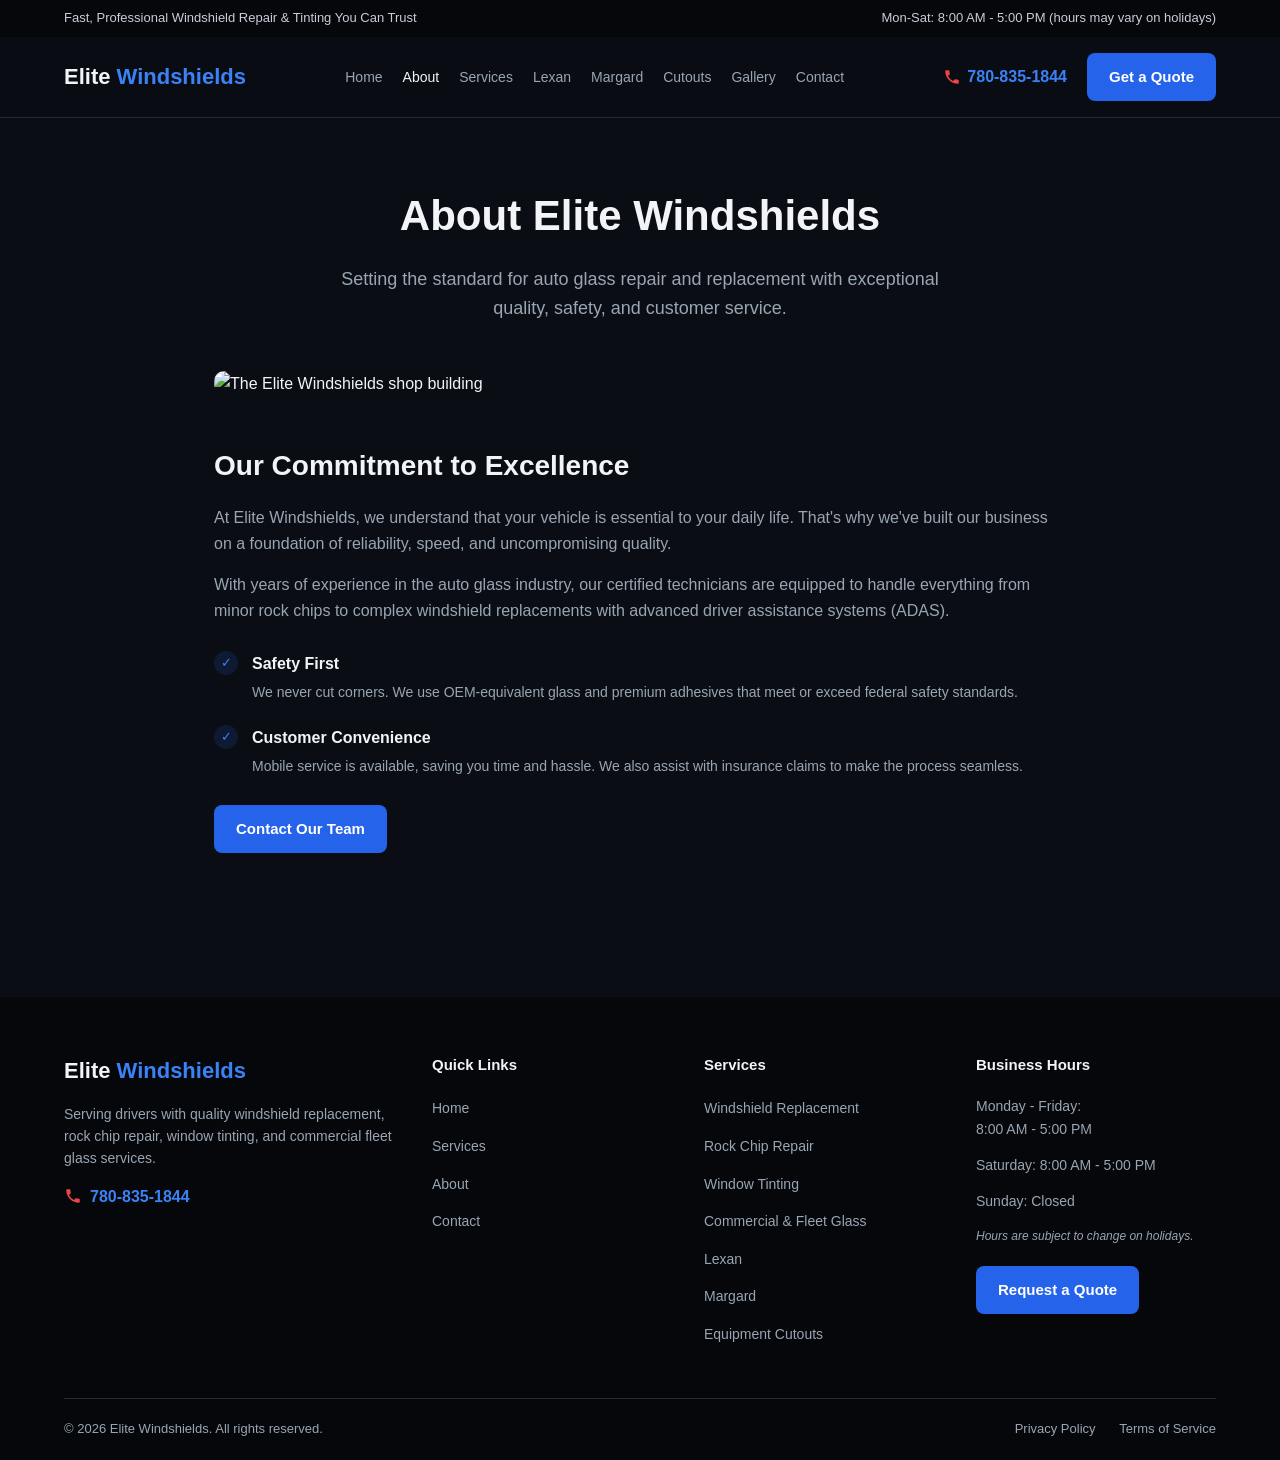
==== about.html @ 4f098a01 "Pre-select service on quote form from service-specific buttons" ====
<!DOCTYPE html>
<html lang="en">
<head>
<meta charset="UTF-8">
<meta name="viewport" content="width=device-width, initial-scale=1.0">
<title>About | Elite Windshields</title>
<link rel="stylesheet" href="styles.css?v=9">
</head>
<body>

<div class="topbar">
  <div class="container">
    <span>Fast, Professional Windshield Repair &amp; Tinting You Can Trust</span>
    <span>Mon-Sat: 8:00 AM - 5:00 PM (hours may vary on holidays)</span>
  </div>
</div>

<header class="site-header">
  <div class="nav-wrap">
    <a href="index.html" class="logo">Elite <span>Windshields</span></a>
    <nav class="main-nav">
      <a href="index.html">Home</a>
      <a href="about.html" class="active">About</a>
      <a href="services.html">Services</a>
      <a href="lexan.html">Lexan</a>
      <a href="margard.html">Margard</a>
      <a href="equipment-cutouts.html">Cutouts</a>
      <a href="gallery.html">Gallery</a>
      <a href="contact.html">Contact</a>
    </nav>
    <div class="nav-right">
      <a class="nav-phone" href="tel:7808351844"><svg class="ico-phone" viewBox="0 0 24 24" width="18" height="18" aria-hidden="true"><path fill="currentColor" d="M6.62 10.79a15.05 15.05 0 0 0 6.59 6.59l2.2-2.2a1 1 0 0 1 1.02-.24c1.12.37 2.33.57 3.57.57a1 1 0 0 1 1 1V20a1 1 0 0 1-1 1A17 17 0 0 1 3 4a1 1 0 0 1 1-1h3.5a1 1 0 0 1 1 1c0 1.25.2 2.45.57 3.57a1 1 0 0 1-.25 1.02l-2.2 2.2z"/></svg> 780-835-1844</a>
      <a class="btn btn-primary" href="quote.html">Get a Quote</a>
      <button class="hamburger" aria-label="Menu"><span></span><span></span><span></span></button>
    </div>
  </div>
</header>

<section class="page-hero">
  <div class="container">
    <h1>About Elite Windshields</h1>
    <p>Setting the standard for auto glass repair and replacement with exceptional quality, safety, and customer service.</p>
  </div>
</section>

<section style="padding-top:0;">
  <div class="container" style="max-width:900px;">
    <img class="about-image" src="https://lh3.googleusercontent.com/gps-cs-s/ANWiy9S_bnQ8Lj-NJo4hoaIdTSzbw7WIMlD6S2w2Lvr5wos8RNfc4CvzkZtYxK7HoQ6jaE4WMSYhVki0tt0Clzfx1ELamzXRukPrRfpt8AfOnxh-meZZEKy1040b4Io6AoPs2_eAYqW3DtZIwhHR=w1200" alt="The Elite Windshields shop building">

    <div class="about-body">
      <h2>Our Commitment to Excellence</h2>
      <p>At Elite Windshields, we understand that your vehicle is essential to your daily life. That's why we've built our business on a foundation of reliability, speed, and uncompromising quality.</p>
      <p>With years of experience in the auto glass industry, our certified technicians are equipped to handle everything from minor rock chips to complex windshield replacements with advanced driver assistance systems (ADAS).</p>

      <ul class="about-list">
        <li>
          <span class="check-circle">&#10003;</span>
          <div>
            <h4>Safety First</h4>
            <p>We never cut corners. We use OEM-equivalent glass and premium adhesives that meet or exceed federal safety standards.</p>
          </div>
        </li>
        <li>
          <span class="check-circle">&#10003;</span>
          <div>
            <h4>Customer Convenience</h4>
            <p>Mobile service is available, saving you time and hassle. We also assist with insurance claims to make the process seamless.</p>
          </div>
        </li>
      </ul>

      <a href="contact.html" class="btn btn-primary">Contact Our Team</a>
    </div>
  </div>
</section>

<footer class="site-footer">
  <div class="container">
    <div class="footer-grid">
      <div>
        <a href="index.html" class="logo">Elite <span>Windshields</span></a>
        <p>Serving drivers with quality windshield replacement, rock chip repair, window tinting, and commercial fleet glass services.</p>
        <div class="footer-phone"><svg class="ico-phone" viewBox="0 0 24 24" width="18" height="18" aria-hidden="true"><path fill="currentColor" d="M6.62 10.79a15.05 15.05 0 0 0 6.59 6.59l2.2-2.2a1 1 0 0 1 1.02-.24c1.12.37 2.33.57 3.57.57a1 1 0 0 1 1 1V20a1 1 0 0 1-1 1A17 17 0 0 1 3 4a1 1 0 0 1 1-1h3.5a1 1 0 0 1 1 1c0 1.25.2 2.45.57 3.57a1 1 0 0 1-.25 1.02l-2.2 2.2z"/></svg> 780-835-1844</div>
      </div>
      <div>
        <h4>Quick Links</h4>
        <ul>
          <li><a href="index.html">Home</a></li>
          <li><a href="services.html">Services</a></li>
          <li><a href="about.html">About</a></li>
          <li><a href="contact.html">Contact</a></li>
        </ul>
      </div>
      <div>
        <h4>Services</h4>
        <ul>
          <li><a href="services.html">Windshield Replacement</a></li>
          <li><a href="services.html">Rock Chip Repair</a></li>
          <li><a href="services.html">Window Tinting</a></li>
          <li><a href="services.html">Commercial &amp; Fleet Glass</a></li>
          <li><a href="lexan.html">Lexan</a></li>
          <li><a href="margard.html">Margard</a></li>
          <li><a href="equipment-cutouts.html">Equipment Cutouts</a></li>
        </ul>
      </div>
      <div>
        <h4>Business Hours</h4>
        <p>Monday - Friday:<br>8:00 AM - 5:00 PM</p>
        <p>Saturday: 8:00 AM - 5:00 PM</p>
        <p>Sunday: Closed</p>
        <p class="hours-note">Hours are subject to change on holidays.</p>
        <a href="quote.html" class="btn btn-primary" style="margin-top:8px;">Request a Quote</a>
      </div>
    </div>
    <div class="footer-bottom">
      <span>&copy; 2026 Elite Windshields. All rights reserved.</span>
      <div>
        <a href="privacy.html">Privacy Policy</a>
        <a href="terms.html">Terms of Service</a>
      </div>
    </div>
  </div>
</footer>

<script src="script.js?v=11"></script>
</body>
</html>
---- styles.css ----
/* Elite Windshields - shared styles */
:root {
  --bg: #0a0e14;
  --bg-alt: #10151d;
  --card: #131922;
  --card-border: #232b38;
  --text: #f2f4f7;
  --text-muted: #9aa5b3;
  --blue: #2563eb;
  --blue-light: #3b82f6;
  --topbar: #05070a;
  --radius: 10px;
  --max-width: 1200px;
}

* { box-sizing: border-box; }

html { scroll-behavior: smooth; }

body {
  margin: 0;
  font-family: "Segoe UI", Roboto, -apple-system, BlinkMacSystemFont, Arial, sans-serif;
  background: var(--bg);
  color: var(--text);
  line-height: 1.6;
}

a { color: inherit; text-decoration: none; }

img { max-width: 100%; display: block; }

.container {
  max-width: var(--max-width);
  margin: 0 auto;
  padding: 0 24px;
}

/* Top bar */
.topbar {
  background: var(--topbar);
  color: #c7ced9;
  font-size: 13px;
  padding: 8px 0;
}
.topbar .container {
  display: flex;
  justify-content: space-between;
  flex-wrap: wrap;
  gap: 8px;
}

/* Header */
header.site-header {
  background: rgba(10, 14, 20, 0.95);
  border-bottom: 1px solid var(--card-border);
  position: sticky;
  top: 0;
  z-index: 100;
}
.nav-wrap {
  display: flex;
  align-items: center;
  justify-content: space-between;
  padding: 16px 24px;
  max-width: var(--max-width);
  margin: 0 auto;
  gap: 16px;
}
.logo {
  font-size: 22px;
  font-weight: 700;
  color: var(--text);
  white-space: nowrap;
}
.logo span { color: var(--blue-light); }

nav.main-nav {
  display: flex;
  align-items: center;
  gap: 28px;
  flex: 1;
  justify-content: center;
}
nav.main-nav a {
  color: var(--text-muted);
  font-size: 15px;
  font-weight: 500;
  transition: color 0.2s;
}
nav.main-nav a:hover,
nav.main-nav a.active {
  color: var(--text);
}

.nav-right {
  display: flex;
  align-items: center;
  gap: 20px;
}
.nav-phone {
  display: flex;
  align-items: center;
  gap: 6px;
  color: var(--blue-light);
  font-weight: 600;
  white-space: nowrap;
}

.btn {
  display: inline-flex;
  align-items: center;
  justify-content: center;
  gap: 8px;
  padding: 12px 22px;
  border-radius: 8px;
  font-weight: 600;
  font-size: 15px;
  cursor: pointer;
  border: none;
  transition: background 0.2s, transform 0.1s;
  white-space: nowrap;
}
.btn-primary {
  background: var(--blue);
  color: #fff;
}
.btn-primary:hover { background: var(--blue-light); }
.btn-outline {
  background: transparent;
  border: 1px solid var(--card-border);
  color: var(--text);
}
.btn-outline:hover { border-color: var(--blue-light); }
.btn-block { width: 100%; }
.btn-lg { padding: 16px 32px; font-size: 16px; }

.hamburger {
  display: none;
  flex-direction: column;
  gap: 4px;
  background: none;
  border: none;
  cursor: pointer;
  padding: 8px;
}
.hamburger span {
  width: 22px;
  height: 2px;
  background: var(--text);
}

/* Hero */
.hero {
  padding: 72px 0 56px;
  text-align: center;
}
.badge {
  display: inline-flex;
  align-items: center;
  gap: 8px;
  background: rgba(37, 99, 235, 0.12);
  color: var(--blue-light);
  padding: 6px 16px;
  border-radius: 999px;
  font-size: 13px;
  font-weight: 600;
  margin-bottom: 24px;
}
.hero h1 {
  font-size: 48px;
  line-height: 1.15;
  margin: 0 0 20px;
  font-weight: 800;
}
.hero h1 .accent { color: var(--blue-light); }
.hero p.lead {
  max-width: 640px;
  margin: 0 auto 32px;
  color: var(--text-muted);
  font-size: 18px;
}
.hero-actions {
  display: flex;
  justify-content: center;
  gap: 16px;
  flex-wrap: wrap;
  margin-bottom: 40px;
}
.hero-features {
  display: flex;
  justify-content: center;
  gap: 40px;
  flex-wrap: wrap;
  color: var(--text-muted);
  font-size: 14px;
  margin-bottom: 48px;
}
.hero-features .feature {
  display: flex;
  align-items: center;
  gap: 8px;
}
.hero-features .dot {
  width: 18px;
  height: 18px;
  border-radius: 50%;
  background: rgba(37, 99, 235, 0.15);
  color: var(--blue-light);
  display: flex;
  align-items: center;
  justify-content: center;
  font-size: 11px;
}

.hero-image-wrap {
  position: relative;
  max-width: 760px;
  margin: 0 auto;
  border-radius: var(--radius);
  overflow: hidden;
}
.hero-image-wrap img {
  width: 100%;
  border-radius: var(--radius);
}
.hero-badge-card {
  position: absolute;
  left: 24px;
  bottom: 24px;
  background: rgba(10, 14, 20, 0.9);
  border: 1px solid var(--card-border);
  border-radius: 10px;
  padding: 12px 18px;
  display: flex;
  align-items: center;
  gap: 12px;
  backdrop-filter: blur(6px);
}
.hero-badge-card .icon-circle {
  width: 36px;
  height: 36px;
  border-radius: 50%;
  background: var(--blue);
  display: flex;
  align-items: center;
  justify-content: center;
  font-size: 16px;
  color: #fff;
}
.hero-badge-card strong { display: block; font-size: 14px; }
.hero-badge-card span { color: var(--text-muted); font-size: 12px; }

/* Page hero (simple) */
.page-hero {
  padding: 64px 0 48px;
  text-align: center;
}
.page-hero h1 {
  font-size: 42px;
  font-weight: 800;
  margin: 0 0 16px;
}
.page-hero p {
  color: var(--text-muted);
  font-size: 18px;
  max-width: 620px;
  margin: 0 auto;
}

/* Section */
section { padding: 72px 0; }
.section-alt { background: var(--bg-alt); }
.section-title {
  text-align: center;
  font-size: 34px;
  font-weight: 800;
  margin: 0 0 12px;
}
.section-sub {
  text-align: center;
  color: var(--text-muted);
  max-width: 620px;
  margin: 0 auto 48px;
  font-size: 16px;
}

/* Grid */
.grid-2 { display: grid; grid-template-columns: 1fr 1fr; gap: 24px; }
.grid-4 { display: grid; grid-template-columns: repeat(4, 1fr); gap: 24px; }

.card {
  background: var(--card);
  border: 1px solid var(--card-border);
  border-radius: var(--radius);
  padding: 28px;
}
.icon-box {
  width: 44px;
  height: 44px;
  border-radius: 10px;
  background: rgba(37, 99, 235, 0.12);
  color: var(--blue-light);
  display: flex;
  align-items: center;
  justify-content: center;
  font-size: 20px;
  margin-bottom: 18px;
}
.card h3 { margin: 0 0 10px; font-size: 19px; }
.card p { color: var(--text-muted); font-size: 14px; margin: 0 0 14px; }
.card .learn-more { color: var(--blue-light); font-weight: 600; font-size: 14px; }

.service-card ul {
  list-style: none;
  padding: 0;
  margin: 18px 0 24px;
}
.service-card ul li {
  display: flex;
  align-items: center;
  gap: 10px;
  color: var(--text-muted);
  font-size: 14px;
  margin-bottom: 10px;
}
.service-card ul li::before {
  content: "";
  width: 8px;
  height: 8px;
  border-radius: 50%;
  border: 2px solid var(--blue-light);
  flex-shrink: 0;
}

/* Why choose us */
.why-section { display: grid; grid-template-columns: 1fr 1fr; gap: 56px; align-items: center; }
.why-list { list-style: none; padding: 0; margin: 28px 0; }
.why-list li {
  display: flex;
  align-items: center;
  gap: 12px;
  margin-bottom: 16px;
  font-size: 15px;
}
.check-circle {
  width: 24px;
  height: 24px;
  border-radius: 50%;
  background: rgba(37, 99, 235, 0.15);
  color: var(--blue-light);
  display: flex;
  align-items: center;
  justify-content: center;
  font-size: 13px;
  flex-shrink: 0;
}
.why-section img { border-radius: var(--radius); }

/* Testimonials */
.stars { color: #fbbf24; letter-spacing: 2px; }
.testimonial-card p.quote { color: var(--text-muted); font-style: italic; margin: 14px 0; font-size: 14px; }
.testimonial-card .author { font-weight: 700; font-size: 15px; }

/* FAQ */
.faq-item {
  background: var(--card);
  border: 1px solid var(--card-border);
  border-radius: var(--radius);
  margin-bottom: 14px;
  overflow: hidden;
}
.faq-question {
  display: flex;
  align-items: center;
  justify-content: space-between;
  padding: 20px 24px;
  cursor: pointer;
  font-weight: 600;
  font-size: 15px;
}
.faq-question .arrow { transition: transform 0.2s; color: var(--text-muted); }
.faq-item.open .faq-question .arrow { transform: rotate(180deg); }
.faq-answer {
  max-height: 0;
  overflow: hidden;
  transition: max-height 0.25s ease;
  padding: 0 24px;
  color: var(--text-muted);
  font-size: 14px;
}
.faq-item.open .faq-answer {
  max-height: 240px;
  padding-bottom: 20px;
}

/* CTA banner */
.cta-banner {
  background: var(--blue);
  border-radius: var(--radius);
  text-align: center;
  padding: 56px 24px;
  margin: 0 24px;
}
.cta-banner h2 { font-size: 32px; margin: 0 0 12px; }
.cta-banner p { margin: 0 0 28px; color: rgba(255,255,255,0.85); }
.cta-banner .btn-outline { border-color: rgba(255,255,255,0.4); color: #fff; }
.cta-actions { display: flex; justify-content: center; gap: 16px; flex-wrap: wrap; }
.cta-banner .btn-primary { background: #fff; color: var(--blue); }
.cta-banner .btn-primary:hover { background: #f1f5f9; }

/* Footer */
footer.site-footer {
  background: var(--topbar);
  padding: 56px 0 0;
  margin-top: 72px;
}
.footer-grid {
  display: grid;
  grid-template-columns: 1.4fr 1fr 1fr 1fr;
  gap: 32px;
  padding-bottom: 40px;
  border-bottom: 1px solid var(--card-border);
}
.footer-grid h4 { font-size: 15px; margin: 0 0 18px; }
.footer-grid p { color: var(--text-muted); font-size: 14px; }
.footer-grid ul { list-style: none; padding: 0; margin: 0; }
.footer-grid ul li { margin-bottom: 12px; }
.footer-grid ul li a { color: var(--text-muted); font-size: 14px; }
.footer-grid ul li a:hover { color: var(--text); }
.footer-phone { color: var(--blue-light); font-weight: 600; margin-top: 12px; display: flex; align-items: center; gap: 8px; }
.footer-bottom {
  display: flex;
  justify-content: space-between;
  align-items: center;
  padding: 20px 0;
  color: var(--text-muted);
  font-size: 13px;
  flex-wrap: wrap;
  gap: 12px;
}
.footer-bottom a { margin-left: 20px; color: var(--text-muted); }

/* Forms */
.form-card {
  background: var(--card);
  border: 1px solid var(--card-border);
  border-radius: var(--radius);
  padding: 36px;
}
.form-card h2 { margin: 0 0 6px; font-size: 22px; }
.form-card .form-sub { color: var(--text-muted); font-size: 14px; margin: 0 0 28px; }
.form-row { display: grid; grid-template-columns: 1fr 1fr; gap: 20px; margin-bottom: 20px; }
.form-row.cols-3 { grid-template-columns: 1fr 1fr 1fr; }
.form-group { margin-bottom: 20px; }
.form-group label { display: block; font-size: 14px; font-weight: 600; margin-bottom: 8px; }
.form-group input,
.form-group select,
.form-group textarea {
  width: 100%;
  background: var(--bg);
  border: 1px solid var(--card-border);
  border-radius: 8px;
  padding: 12px 14px;
  color: var(--text);
  font-size: 14px;
  font-family: inherit;
}
.form-group input:focus,
.form-group select:focus,
.form-group textarea:focus {
  outline: none;
  border-color: var(--blue-light);
}
.form-group textarea { resize: vertical; min-height: 110px; }
.form-note { text-align: center; color: var(--text-muted); font-size: 12px; margin-top: 14px; }

/* Contact page specifics */
.contact-info-card {
  background: var(--card);
  border: 1px solid var(--card-border);
  border-radius: var(--radius);
  padding: 32px;
}
.contact-info-card h2 { margin: 0 0 24px; font-size: 20px; }
.contact-row {
  display: flex;
  gap: 16px;
  margin-bottom: 26px;
}
.contact-row .icon-box { margin-bottom: 0; flex-shrink: 0; }
.contact-row h3 { margin: 0 0 4px; font-size: 15px; }
.contact-row p { margin: 0; color: var(--text-muted); font-size: 14px; }
.contact-row a.link { color: var(--blue-light); font-weight: 600; }

.map-card {
  background: var(--card);
  border: 1px solid var(--card-border);
  border-radius: var(--radius);
  overflow: hidden;
  margin-bottom: 24px;
}
.map-embed-wrap {
  position: relative;
  display: block;
  width: 100%;
  height: 280px;
}
.map-frame {
  width: 100%;
  height: 100%;
  border: 0;
  display: block;
  filter: invert(90%) hue-rotate(180deg) brightness(0.95) contrast(0.9);
}
.map-overlay-link {
  position: absolute;
  right: 12px;
  bottom: 12px;
  background: var(--blue);
  color: #fff;
  font-size: 13px;
  font-weight: 600;
  padding: 8px 14px;
  border-radius: 8px;
  pointer-events: auto;
  box-shadow: 0 4px 14px rgba(0,0,0,0.35);
  transition: background 0.2s;
}
.map-embed-wrap:hover .map-overlay-link { background: var(--blue-light); }
.map-card-footer {
  display: flex;
  align-items: center;
  justify-content: space-between;
  gap: 16px;
  padding: 20px 24px;
  flex-wrap: wrap;
}
.map-card-footer h3 { margin: 0 0 4px; font-size: 15px; }
.map-card-footer p { margin: 0; color: var(--text-muted); font-size: 13px; }

/* About page */
.about-image { border-radius: var(--radius); margin-bottom: 48px; }
.about-body h2 { font-size: 28px; margin: 0 0 16px; }
.about-body p { color: var(--text-muted); margin: 0 0 16px; }
.about-list { list-style: none; padding: 0; margin: 28px 0; }
.about-list li { display: flex; gap: 14px; margin-bottom: 22px; }
.about-list h4 { margin: 0 0 4px; font-size: 16px; }
.about-list p { margin: 0; color: var(--text-muted); font-size: 14px; }

/* Responsive */
@media (max-width: 900px) {
  nav.main-nav { display: none; }
  .hamburger { display: flex; }
  .nav-right .btn-primary { display: none; }
  .grid-4 { grid-template-columns: 1fr 1fr; }
  .grid-2 { grid-template-columns: 1fr; }
  .why-section { grid-template-columns: 1fr; }
  .footer-grid { grid-template-columns: 1fr 1fr; }
  .form-row, .form-row.cols-3 { grid-template-columns: 1fr; }
  .hero h1 { font-size: 34px; }
}
@media (max-width: 560px) {
  .grid-4 { grid-template-columns: 1fr; }
  .footer-grid { grid-template-columns: 1fr; }
  .hero-features { gap: 20px; }
  .topbar .container { justify-content: center; text-align: center; }
}

/* ---- 8-page nav + new page components ---- */
nav.main-nav { gap: 20px; }
nav.main-nav a { font-size: 14px; white-space: nowrap; }
.grid-3 { display: grid; grid-template-columns: repeat(3, 1fr); gap: 24px; }

.spec-table { width: 100%; border-collapse: collapse; font-size: 14px; margin-top: 8px; }
.spec-table td, .spec-table th { text-align: left; padding: 12px 8px; border-bottom: 1px solid var(--card-border); vertical-align: top; }
.spec-table th { color: var(--text-muted); font-size: 12px; text-transform: uppercase; letter-spacing: 0.04em; }
.spec-table tr:last-child td { border-bottom: none; }
.spec-table td:first-child { color: var(--text-muted); }

.tag-list { display: flex; flex-wrap: wrap; gap: 12px; justify-content: center; max-width: 900px; margin: 0 auto; }
.tag-list span { background: var(--card); border: 1px solid var(--card-border); border-radius: 999px; padding: 10px 20px; font-size: 14px; font-weight: 500; }

.gallery-grid { display: grid; grid-template-columns: repeat(3, 1fr); gap: 20px; }
.gallery-item { margin: 0; background: var(--card); border: 1px solid var(--card-border); border-radius: var(--radius); overflow: hidden; }
.gallery-item img { width: 100%; height: 260px; object-fit: cover; cursor: zoom-in; transition: transform 0.25s; }
.gallery-item:hover img { transform: scale(1.03); }
.gallery-item { overflow: hidden; }
.gallery-item figcaption { padding: 12px 16px; font-size: 14px; color: var(--text-muted); position: relative; background: var(--card); }

.lightbox { position: fixed; inset: 0; background: rgba(0,0,0,0.88); display: flex; align-items: center; justify-content: center; z-index: 1000; padding: 24px; cursor: zoom-out; }
.lightbox img { max-width: 100%; max-height: 100%; border-radius: var(--radius); }

@media (max-width: 1100px) {
  header.site-header { position: sticky; }
  nav.main-nav { display: none; }
  .hamburger { display: flex; }
  .nav-right .btn-primary { display: none; }
  nav.main-nav.nav-open {
    display: flex; position: absolute; top: 100%; left: 0; right: 0;
    flex-direction: column; align-items: flex-start; justify-content: flex-start; flex: none;
    background: var(--bg); border-bottom: 1px solid var(--card-border); padding: 16px 24px; gap: 14px;
  }
}
@media (max-width: 900px) {
  .grid-3, .gallery-grid { grid-template-columns: 1fr 1fr; }
}
@media (max-width: 560px) {
  .grid-3, .gallery-grid { grid-template-columns: 1fr; }
}

.review-source { margin-top: 6px; font-size: 12px; color: var(--text-muted); }
.review-link { text-align: center; margin: 28px 0 0; }
.review-link a { color: var(--blue-light); font-weight: 600; font-size: 15px; }

.service-grid { display: flex; flex-wrap: wrap; justify-content: center; gap: 24px; }
.service-grid .card { flex: 0 1 calc(25% - 18px); min-width: 220px; }
@media (max-width: 900px) { .service-grid .card { flex-basis: calc(50% - 12px); } }
@media (max-width: 560px) { .service-grid .card { flex-basis: 100%; } }

/* Gallery carousel */
.carousel { max-width: 960px; margin: 0 auto; }
.carousel-stage { position: relative; background: #000; border: 1px solid var(--card-border); border-radius: var(--radius); overflow: hidden; }
.carousel-stage { height: 540px; cursor: zoom-in; }
.carousel-main { position: absolute; inset: 0; width: 100%; height: 100%; object-fit: contain; opacity: 0; transform: scale(1.06); transition: opacity 0.9s ease, transform 1.4s cubic-bezier(0.22, 0.61, 0.36, 1); }
.carousel-main.active { opacity: 1; transform: scale(1); }
.carousel-info, .carousel-caption { transition: opacity 0.3s; }
@media (prefers-reduced-motion: reduce) { .carousel-main { transition: none; transform: none; } }
.carousel-btn { position: absolute; top: 50%; transform: translateY(-50%); width: 48px; height: 48px; border-radius: 50%; border: 0; background: rgba(0,0,0,0.6); color: #fff; font-size: 20px; cursor: pointer; z-index: 2; transition: background 0.2s; }
.carousel-btn:hover { background: var(--blue); }
.carousel-btn.prev { left: 14px; }
.carousel-btn.next { right: 14px; }
.carousel-info { display: flex; justify-content: space-between; align-items: center; padding: 14px 4px; color: var(--text-muted); font-size: 15px; }
.carousel-caption { color: #fff; font-weight: 600; }
.carousel-thumbs { display: flex; gap: 10px; overflow-x: auto; padding-bottom: 8px; scroll-behavior: smooth; }
.carousel-thumbs img { flex: 0 0 auto; width: 110px; height: 76px; object-fit: cover; border-radius: 8px; border: 2px solid transparent; opacity: 0.6; cursor: pointer; transition: opacity 0.2s, border-color 0.2s; }
.carousel-thumbs img:hover { opacity: 1; }
.carousel-thumbs img.active { opacity: 1; border-color: var(--blue); }
.lightbox .carousel-btn { position: fixed; }
@media (max-width: 700px) {
  .carousel-stage { height: 300px; }
  .carousel-btn { width: 40px; height: 40px; }
  .carousel-thumbs img { width: 84px; height: 60px; }
}

/* ---- Mobile & tablet optimisation ---- */
html { -webkit-text-size-adjust: 100%; text-size-adjust: 100%; }
body { overflow-x: hidden; -webkit-tap-highlight-color: transparent; }
iframe, video, table { max-width: 100%; }
.contact-row p, .contact-row a, .card p, .quote { overflow-wrap: anywhere; }
.review-grid { display: grid; grid-template-columns: repeat(3, 1fr); gap: 24px; margin-top: 16px; }
.hamburger { min-width: 44px; min-height: 44px; align-items: center; justify-content: center; }

@media (min-width: 561px) and (max-width: 1100px) {
  .nav-right .btn-primary { display: inline-flex; padding: 10px 18px; }
}
@media (max-width: 1100px) {
  nav.main-nav.nav-open { max-height: calc(100vh - 80px); max-height: calc(100dvh - 80px); overflow-y: auto; }
  nav.main-nav.nav-open a { font-size: 17px; padding: 6px 0; width: 100%; }
}
@media (max-width: 900px) {
  section { padding: 56px 0; }
  .review-grid { grid-template-columns: 1fr 1fr; }
  .carousel-stage { height: auto; aspect-ratio: 4 / 3; }
}
@media (max-width: 700px) {
  .carousel-stage { height: auto; aspect-ratio: 4 / 3; }
}
@media (max-width: 560px) {
  .container { padding: 0 18px; }
  .nav-wrap { padding: 12px 18px; gap: 10px; }
  .logo { font-size: 19px; }
  .nav-right { gap: 8px; }
  .nav-phone { font-size: 0; gap: 0; padding: 0; width: 44px; height: 44px; justify-content: center; border: 1px solid var(--card-border); border-radius: 50%; }
  .nav-phone .ico-phone { width: 22px; height: 22px; }
  .topbar { font-size: 12px; }
  section { padding: 44px 0; }
  .hero { padding: 36px 0 32px; }
  .hero h1 { font-size: 30px; }
  .hero p.lead { font-size: 16px; margin-bottom: 24px; }
  .hero-actions { flex-direction: column; align-items: stretch; gap: 12px; margin-bottom: 28px; }
  .hero-actions .btn, .cta-actions .btn { width: 100%; }
  .hero-features { gap: 12px 20px; margin-bottom: 32px; }
  .hero-badge-card { left: 10px; bottom: 10px; padding: 8px 12px; gap: 10px; }
  .hero-badge-card .icon-circle { width: 30px; height: 30px; font-size: 14px; }
  .hero-badge-card span { display: none; }
  .page-hero { padding: 40px 0 28px; }
  .page-hero h1 { font-size: 30px; }
  .page-hero p, .section-sub { font-size: 16px; }
  .section-title { font-size: 26px; }
  .section-sub { margin-bottom: 32px; }
  .btn { white-space: normal; text-align: center; }
  .btn-lg { padding: 14px 22px; }
  .card { padding: 22px; }
  .review-grid { grid-template-columns: 1fr; }
  .why-section { gap: 32px; }
  .about-body h2 { font-size: 24px; }
  .cta-banner { margin: 0 16px; padding: 40px 20px; }
  .cta-banner h2 { font-size: 25px; }
  .cta-actions { flex-direction: column; align-items: stretch; gap: 12px; }
  .form-card, .contact-info-card { padding: 22px; }
  .form-group input, .form-group select, .form-group textarea { font-size: 16px; padding: 13px 14px; }
  .map-embed-wrap { height: 240px; }
  .map-card-footer { flex-direction: column; align-items: stretch; padding: 18px; }
  .map-card-footer .btn { width: 100%; }
  .faq-question { padding: 16px 18px; gap: 12px; }
  .faq-question .arrow { flex-shrink: 0; }
  .faq-answer { padding: 0 18px; }
  .faq-item.open .faq-answer { max-height: 600px; }
  .spec-table { font-size: 13px; }
  .tag-list span { padding: 8px 14px; font-size: 13px; }
  footer.site-footer { padding-top: 40px; margin-top: 44px; }
  .footer-bottom { flex-direction: column; text-align: center; }
  .footer-bottom a { margin: 0 10px; }
  .carousel-btn { width: 40px; height: 40px; font-size: 16px; }
  .carousel-btn.prev { left: 8px; }
  .carousel-btn.next { right: 8px; }
  .carousel-info { flex-direction: column; align-items: flex-start; gap: 2px; font-size: 14px; }
  .carousel-thumbs img { width: 72px; height: 52px; }
  .lightbox { padding: 10px; }
}
@media (max-width: 360px) {
  .logo { font-size: 17px; }
  .hero h1, .page-hero h1 { font-size: 27px; }
}

/* Landscape phones (short screens) */
@media (orientation: landscape) and (max-height: 520px) {
  .carousel-stage { height: calc(100vh - 130px); height: calc(100dvh - 130px); min-height: 200px; aspect-ratio: auto; }
  .carousel-thumbs img { width: 72px; height: 52px; }
  .hero { padding: 32px 0 24px; }
  .page-hero { padding: 32px 0 20px; }
  section { padding: 36px 0; }
  .lightbox img { max-height: 100%; }
  .map-embed-wrap { height: 220px; }
}

/* Phone icon: same red handset on every device */
.ico-phone { color: #ef4444; flex-shrink: 0; display: inline-block; vertical-align: middle; }

.hours-note { font-size: 12px !important; font-style: italic; color: var(--text-muted); margin-top: 6px; }

/* Legal pages */
.legal { max-width: 800px; }
.legal h2 { font-size: 20px; margin: 32px 0 10px; }
.legal p { color: var(--text-muted); margin: 0 0 14px; }
.legal .legal-link { color: var(--blue-light); font-weight: 600; }
.form-note .legal-link { color: var(--blue-light); text-decoration: underline; }

/* Forms: status, success, spam trap */
.hp-field { position: absolute !important; left: -9999px; width: 1px; height: 1px; overflow: hidden; }
.form-status:empty { display: none; }
.form-status.error { margin: 0 0 14px; padding: 12px 14px; border-radius: 8px; font-size: 14px; background: rgba(239,68,68,0.12); border: 1px solid rgba(239,68,68,0.4); color: #fecaca; }
.form-success { text-align: center; padding: 24px 8px; }
.form-success .check-big { width: 56px; height: 56px; border-radius: 50%; background: rgba(34,197,94,0.15); color: #22c55e; display: flex; align-items: center; justify-content: center; margin: 0 auto 16px; font-size: 28px; }
.form-success h3 { margin: 0 0 8px; font-size: 22px; }
.form-success p { color: var(--text-muted); margin: 0 0 16px; }
.form-success .test-note { font-size: 12px; font-style: italic; }
.btn[disabled] { opacity: 0.7; cursor: wait; }
.form-group input:user-invalid, .form-group select:user-invalid, .form-group textarea:user-invalid { border-color: #ef4444; }
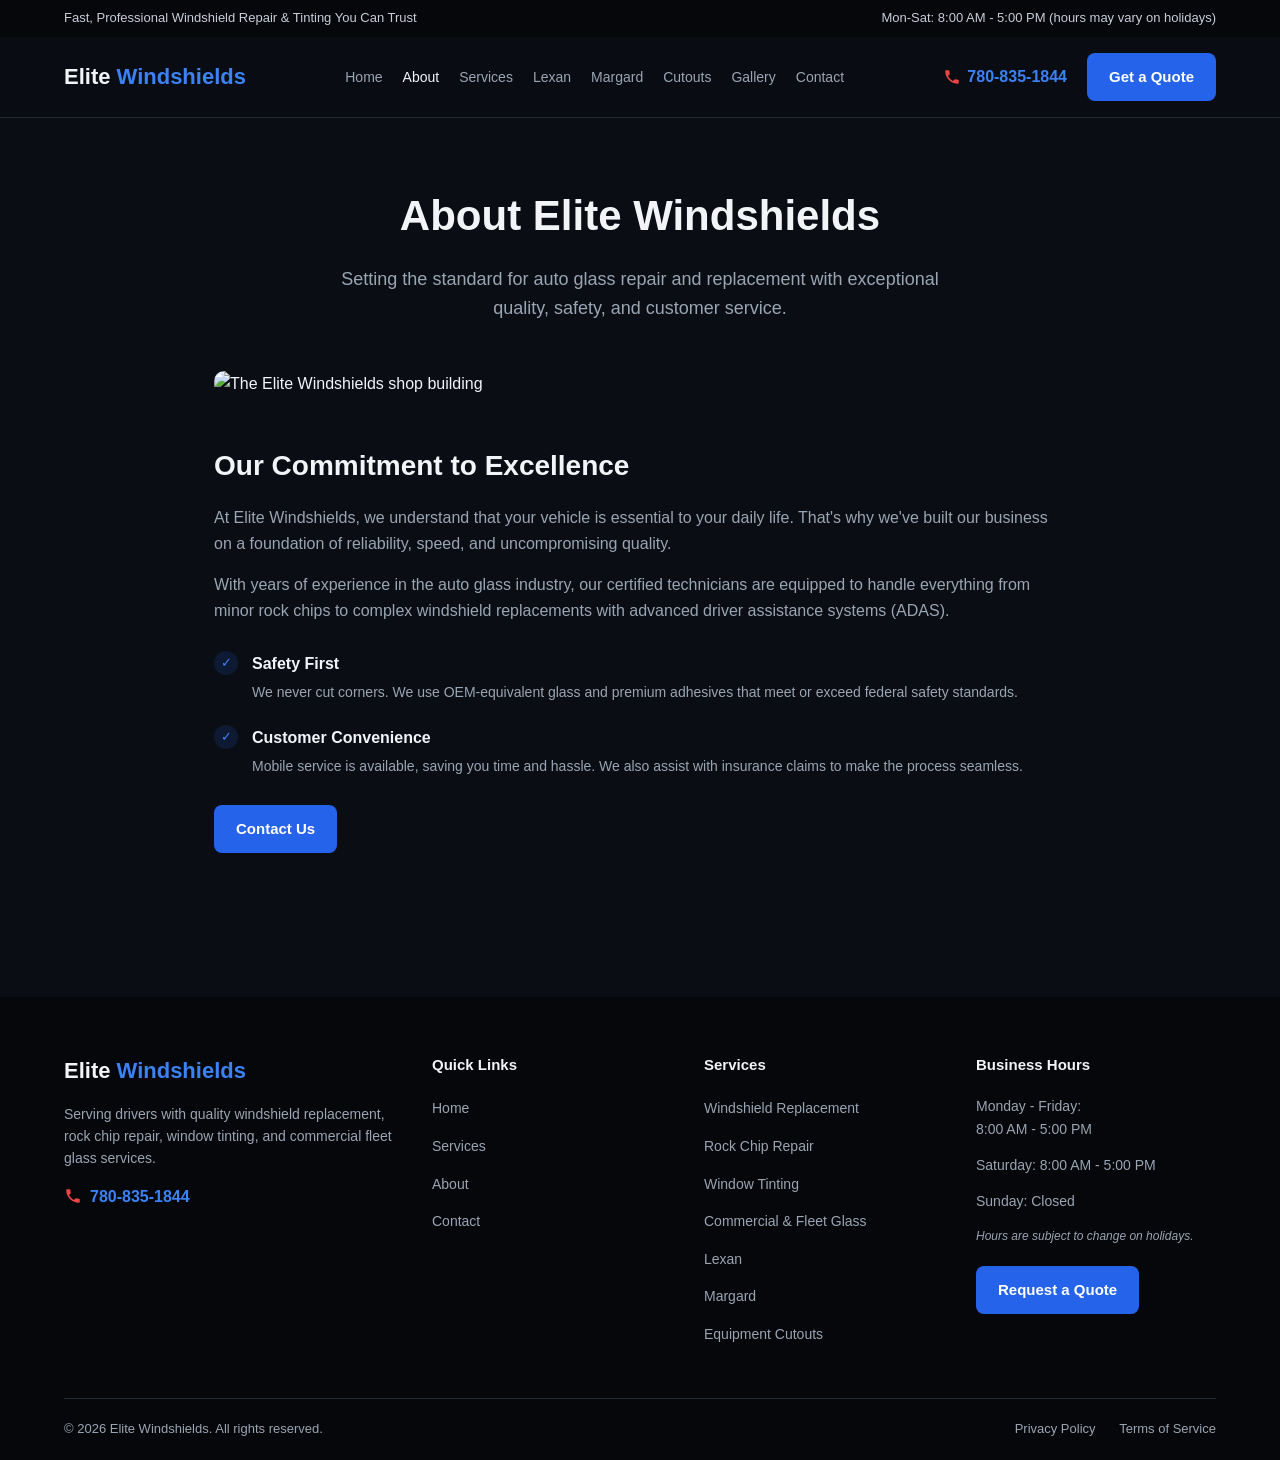
==== commit 48e66f24: "Replace team/fleet-sales wording with simple Contact Us wording" ====
--- a/about.html
+++ b/about.html
@@ -69,7 +69,7 @@
         </li>
       </ul>
 
-      <a href="contact.html" class="btn btn-primary">Contact Our Team</a>
+      <a href="contact.html" class="btn btn-primary">Contact Us</a>
     </div>
   </div>
 </section>
@@ -122,6 +122,6 @@
   </div>
 </footer>
 
-<script src="script.js?v=11"></script>
+<script src="script.js?v=12"></script>
 </body>
 </html>
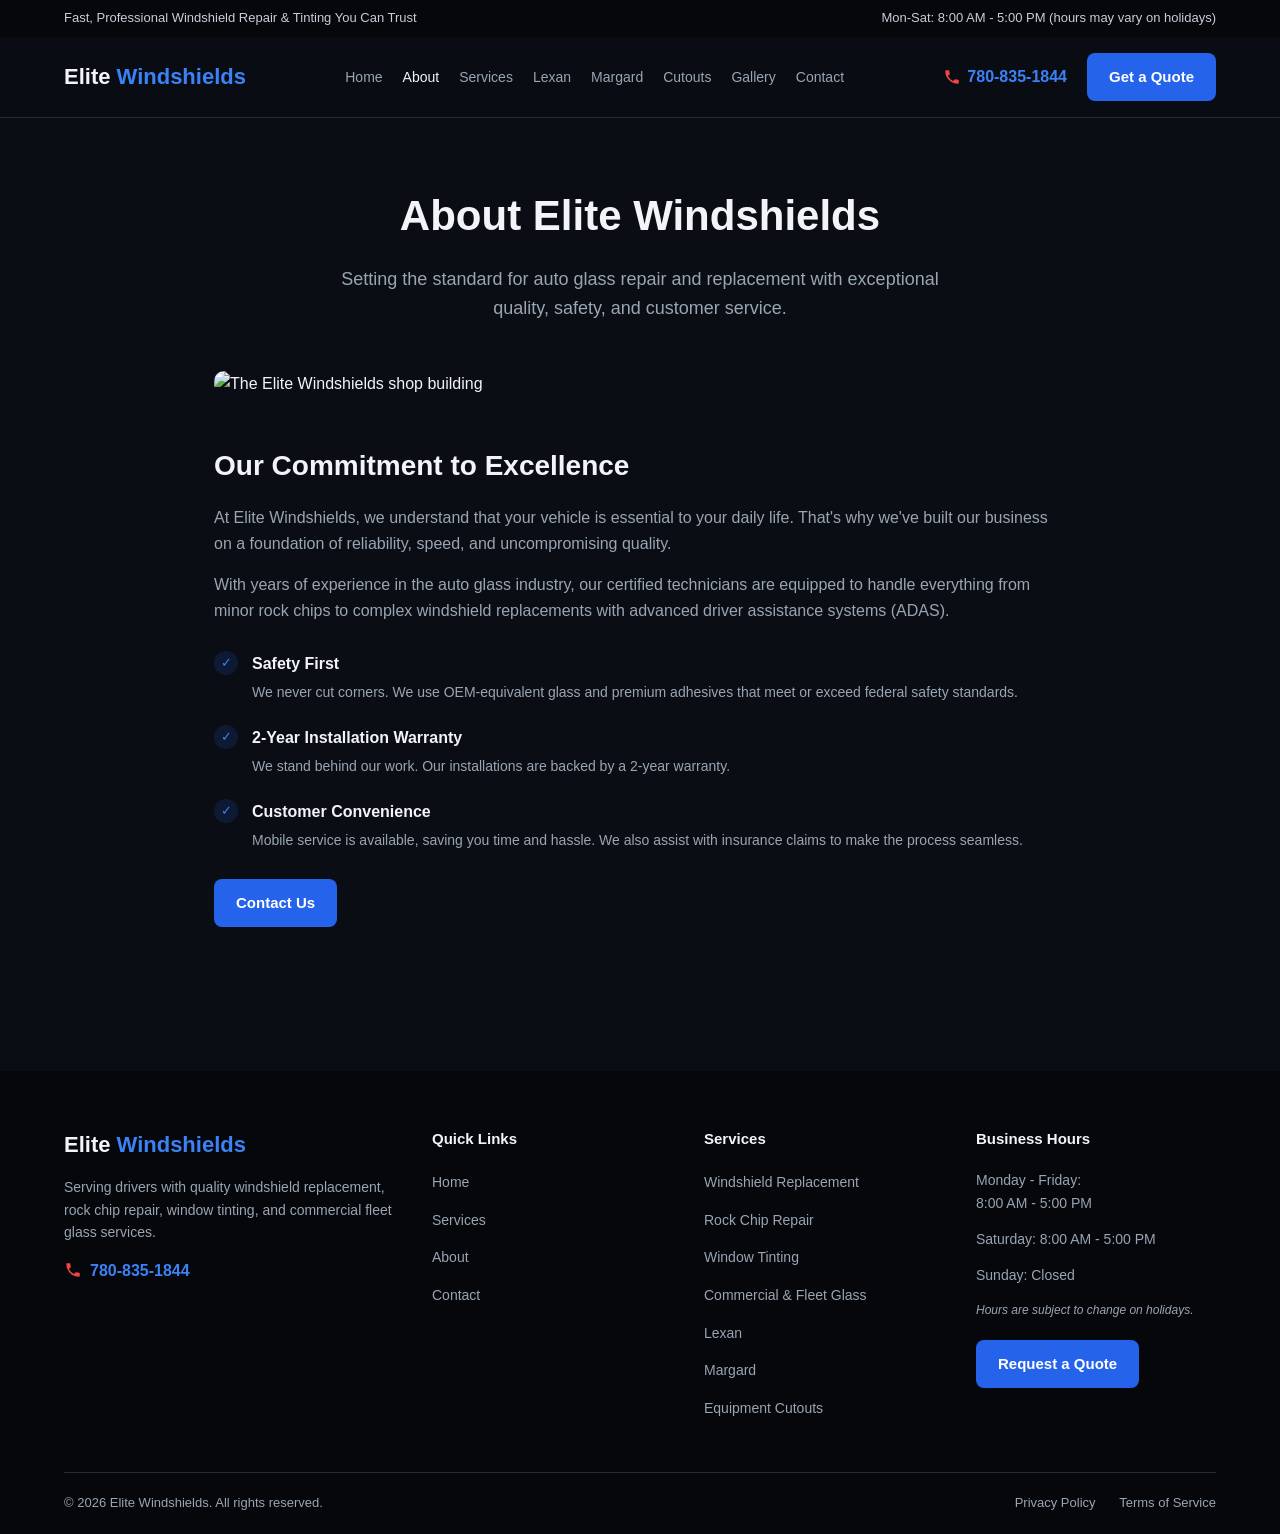
==== commit 397dcf11: "Add 2-year installation warranty to home, about, services and terms" ====
--- a/about.html
+++ b/about.html
@@ -4,7 +4,7 @@
 <meta charset="UTF-8">
 <meta name="viewport" content="width=device-width, initial-scale=1.0">
 <title>About | Elite Windshields</title>
-<link rel="stylesheet" href="styles.css?v=9">
+<link rel="stylesheet" href="styles.css?v=10">
 </head>
 <body>
 
@@ -58,6 +58,13 @@
           <div>
             <h4>Safety First</h4>
             <p>We never cut corners. We use OEM-equivalent glass and premium adhesives that meet or exceed federal safety standards.</p>
+          </div>
+        </li>
+        <li>
+          <span class="check-circle">&#10003;</span>
+          <div>
+            <h4>2-Year Installation Warranty</h4>
+            <p>We stand behind our work. Our installations are backed by a 2-year warranty.</p>
           </div>
         </li>
         <li>
--- a/styles.css
+++ b/styles.css
@@ -757,3 +757,6 @@
 .form-success .test-note { font-size: 12px; font-style: italic; }
 .btn[disabled] { opacity: 0.7; cursor: wait; }
 .form-group input:user-invalid, .form-group select:user-invalid, .form-group textarea:user-invalid { border-color: #ef4444; }
+
+.hero-features .feature-highlight { color: var(--text); font-weight: 600; }
+.hero-features .feature-highlight .dot { background: var(--blue); color: #fff; }
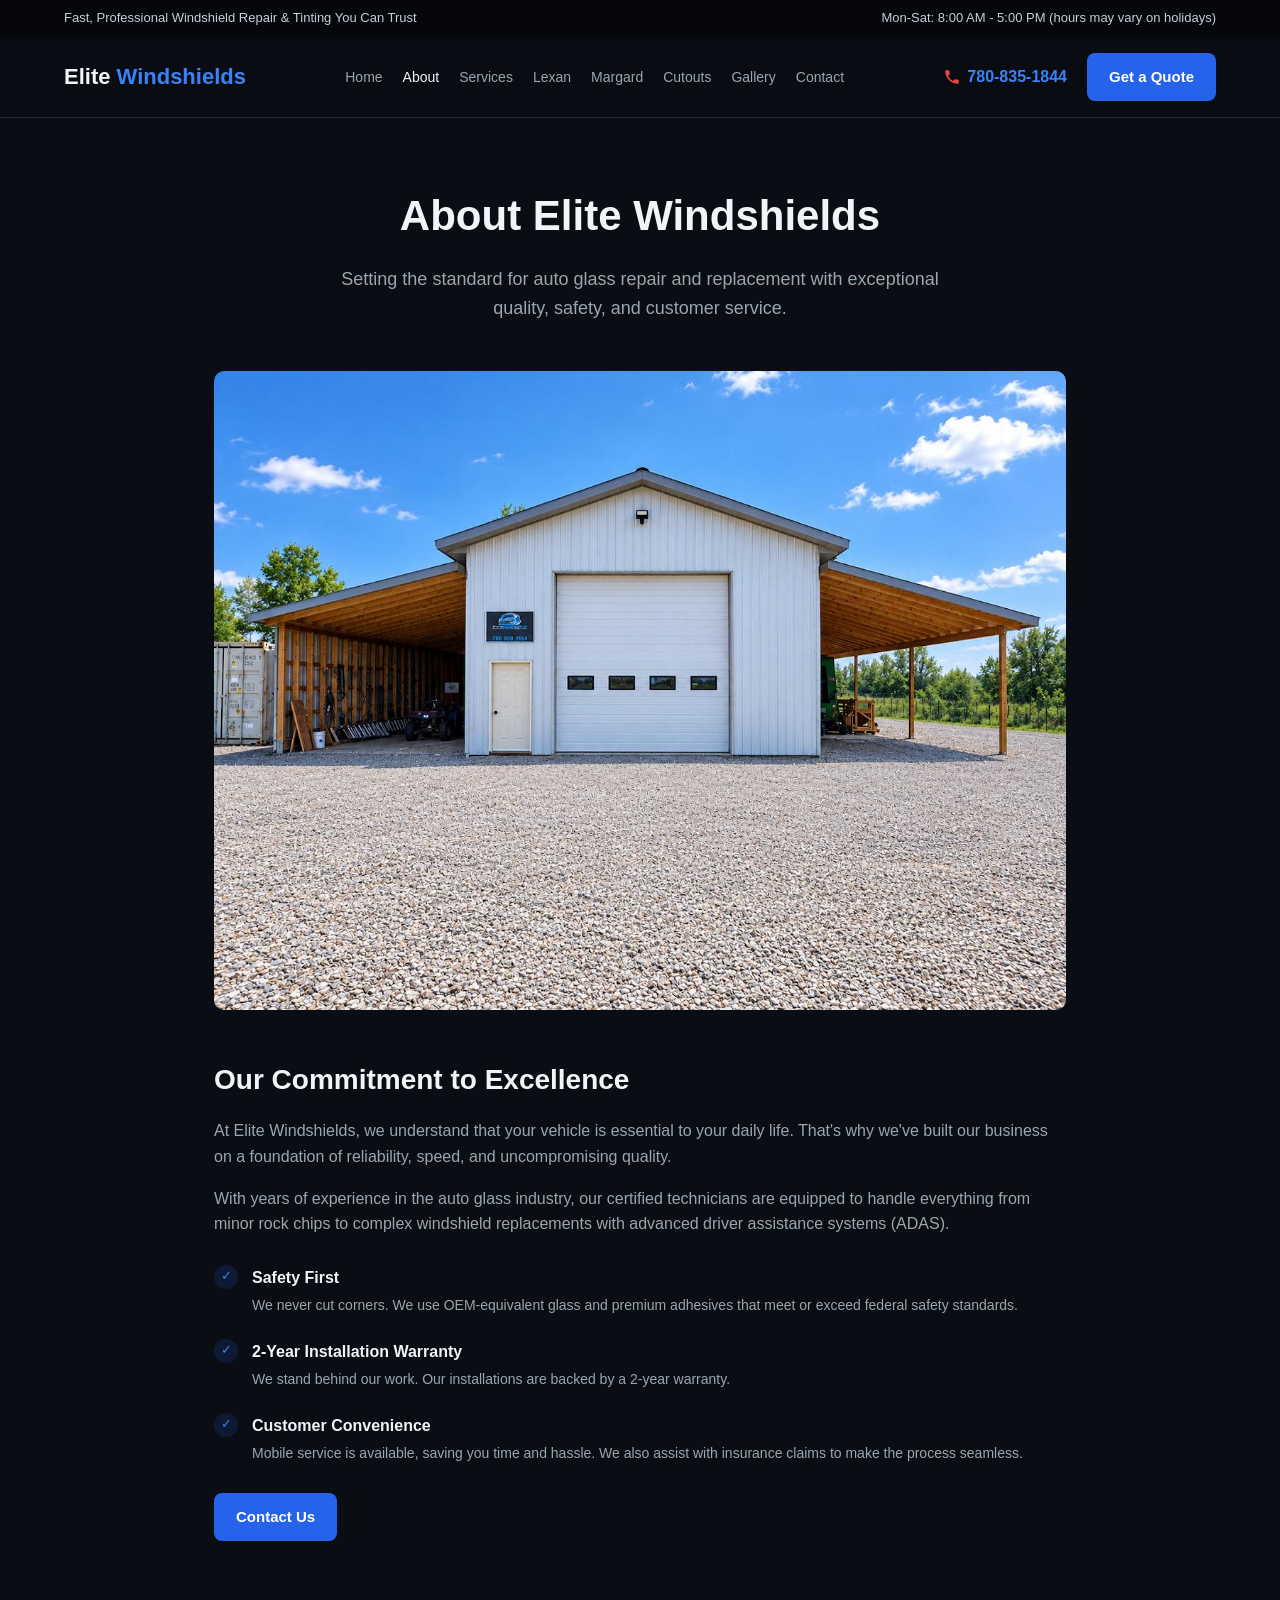
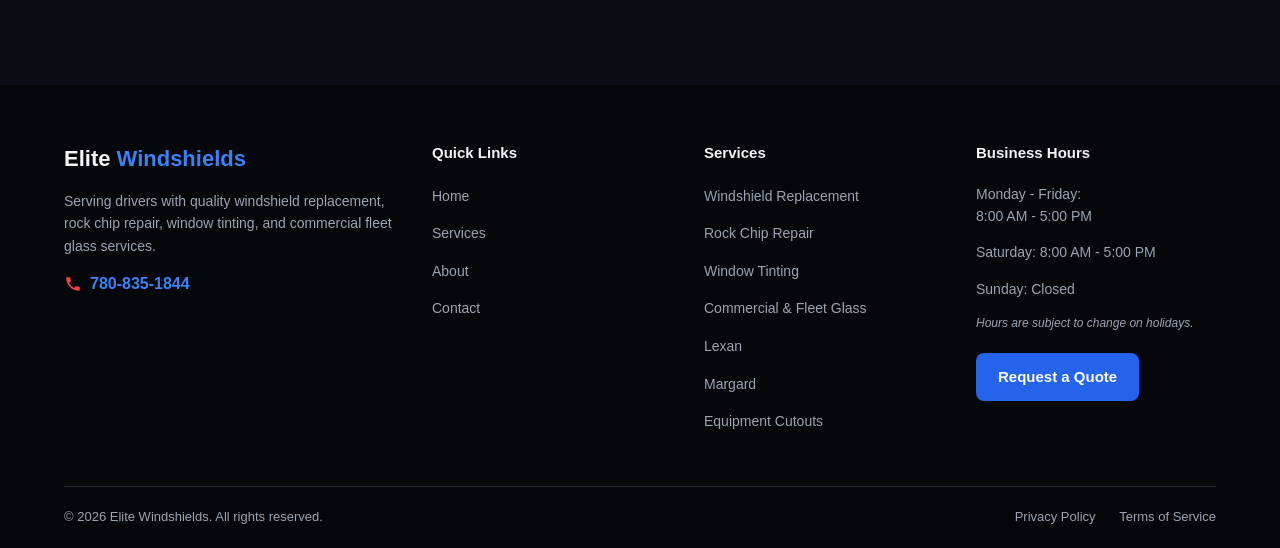
==== commit 324ec2eb: "Serve photos from the site instead of expired Google links Co-Authored-By: Claude Opus 5.5 <noreply@" ====
--- a/about.html
+++ b/about.html
@@ -4,7 +4,7 @@
 <meta charset="UTF-8">
 <meta name="viewport" content="width=device-width, initial-scale=1.0">
 <title>About | Elite Windshields</title>
-<link rel="stylesheet" href="styles.css?v=10">
+<link rel="stylesheet" href="styles.css?v=11">
 </head>
 <body>
 
@@ -45,7 +45,7 @@
 
 <section style="padding-top:0;">
   <div class="container" style="max-width:900px;">
-    <img class="about-image" src="https://lh3.googleusercontent.com/gps-cs-s/ANWiy9S_bnQ8Lj-NJo4hoaIdTSzbw7WIMlD6S2w2Lvr5wos8RNfc4CvzkZtYxK7HoQ6jaE4WMSYhVki0tt0Clzfx1ELamzXRukPrRfpt8AfOnxh-meZZEKy1040b4Io6AoPs2_eAYqW3DtZIwhHR=w1200" alt="The Elite Windshields shop building">
+    <img class="about-image" src="images/shop.jpg" alt="The Elite Windshields shop building">
 
     <div class="about-body">
       <h2>Our Commitment to Excellence</h2>
@@ -129,6 +129,7 @@
   </div>
 </footer>
 
-<script src="script.js?v=12"></script>
+<script src="script.js?v=14"></script>
+<script defer src="https://foundry-ai-ruby.vercel.app/t.js" data-site="gysYs55wLsYmz15GFcN4"></script>
 </body>
 </html>
--- a/styles.css
+++ b/styles.css
@@ -757,6 +757,3 @@
 .form-success .test-note { font-size: 12px; font-style: italic; }
 .btn[disabled] { opacity: 0.7; cursor: wait; }
 .form-group input:user-invalid, .form-group select:user-invalid, .form-group textarea:user-invalid { border-color: #ef4444; }
-
-.hero-features .feature-highlight { color: var(--text); font-weight: 600; }
-.hero-features .feature-highlight .dot { background: var(--blue); color: #fff; }
